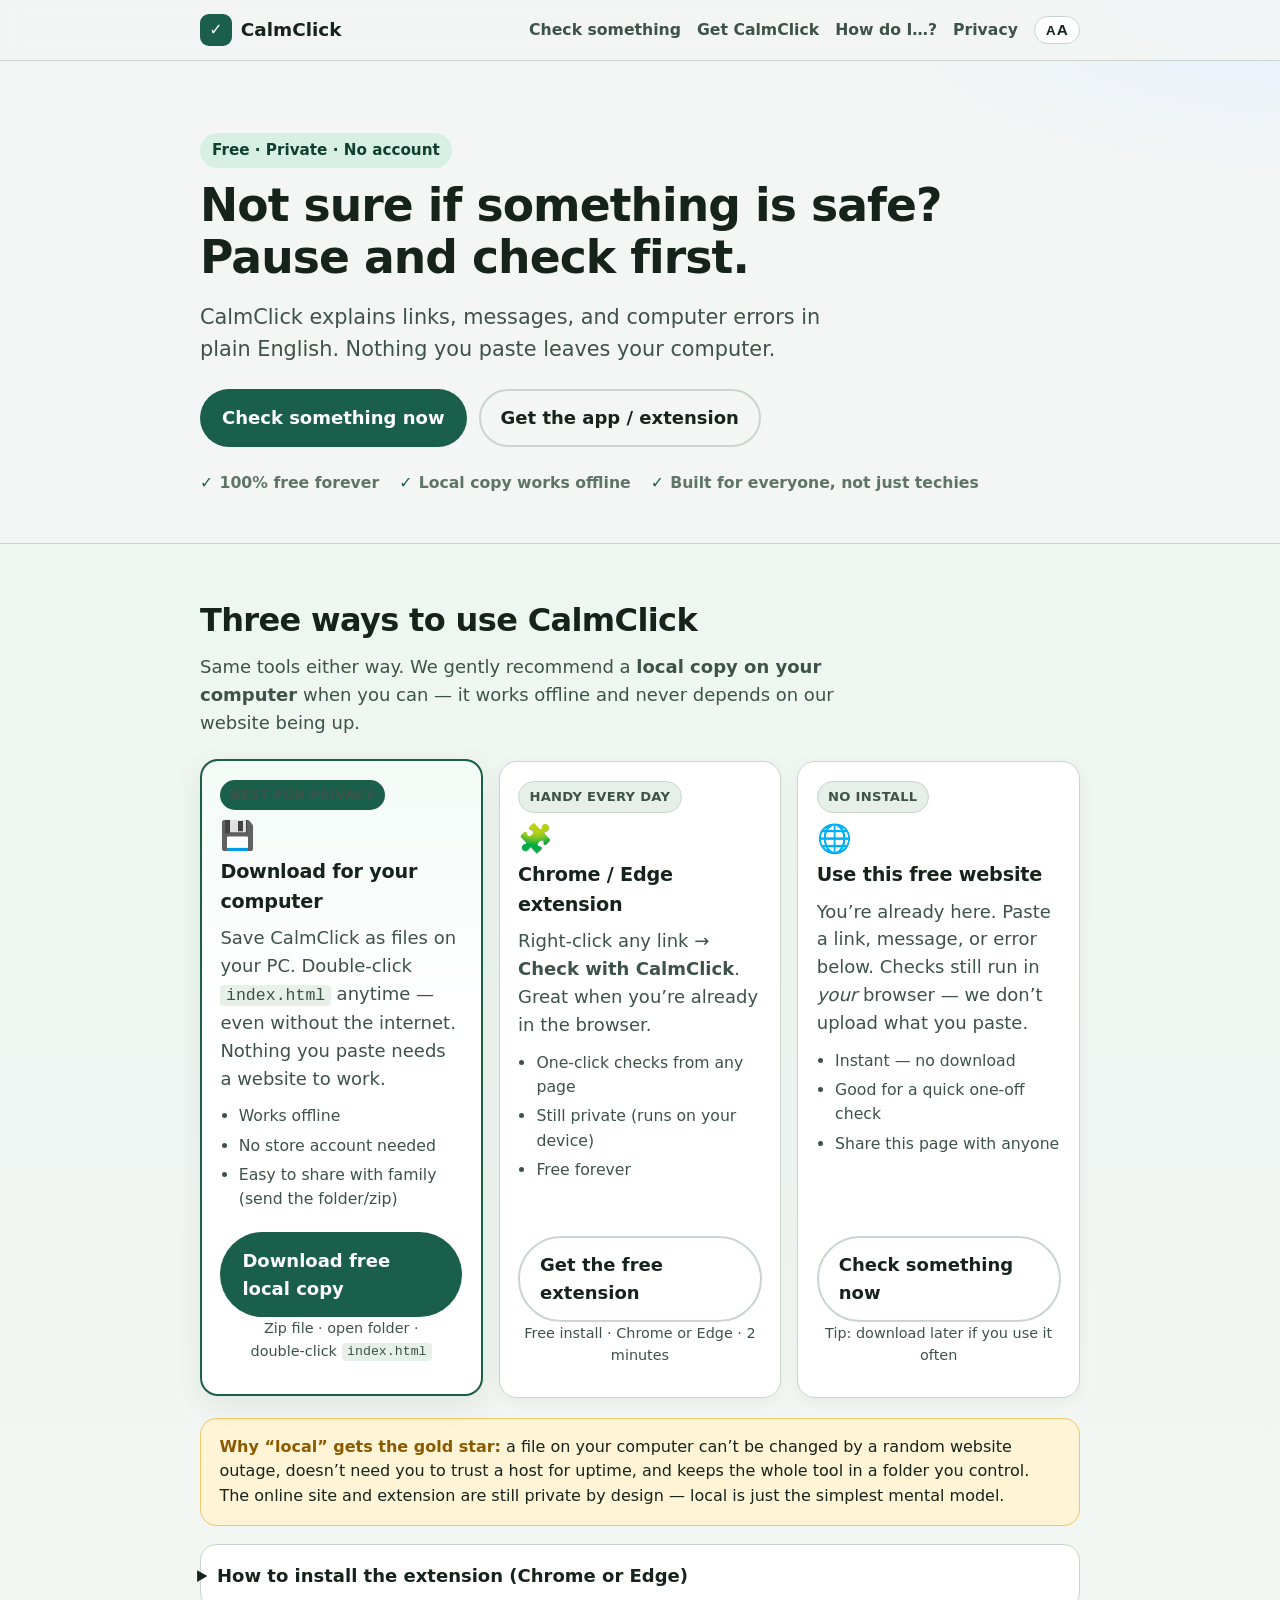
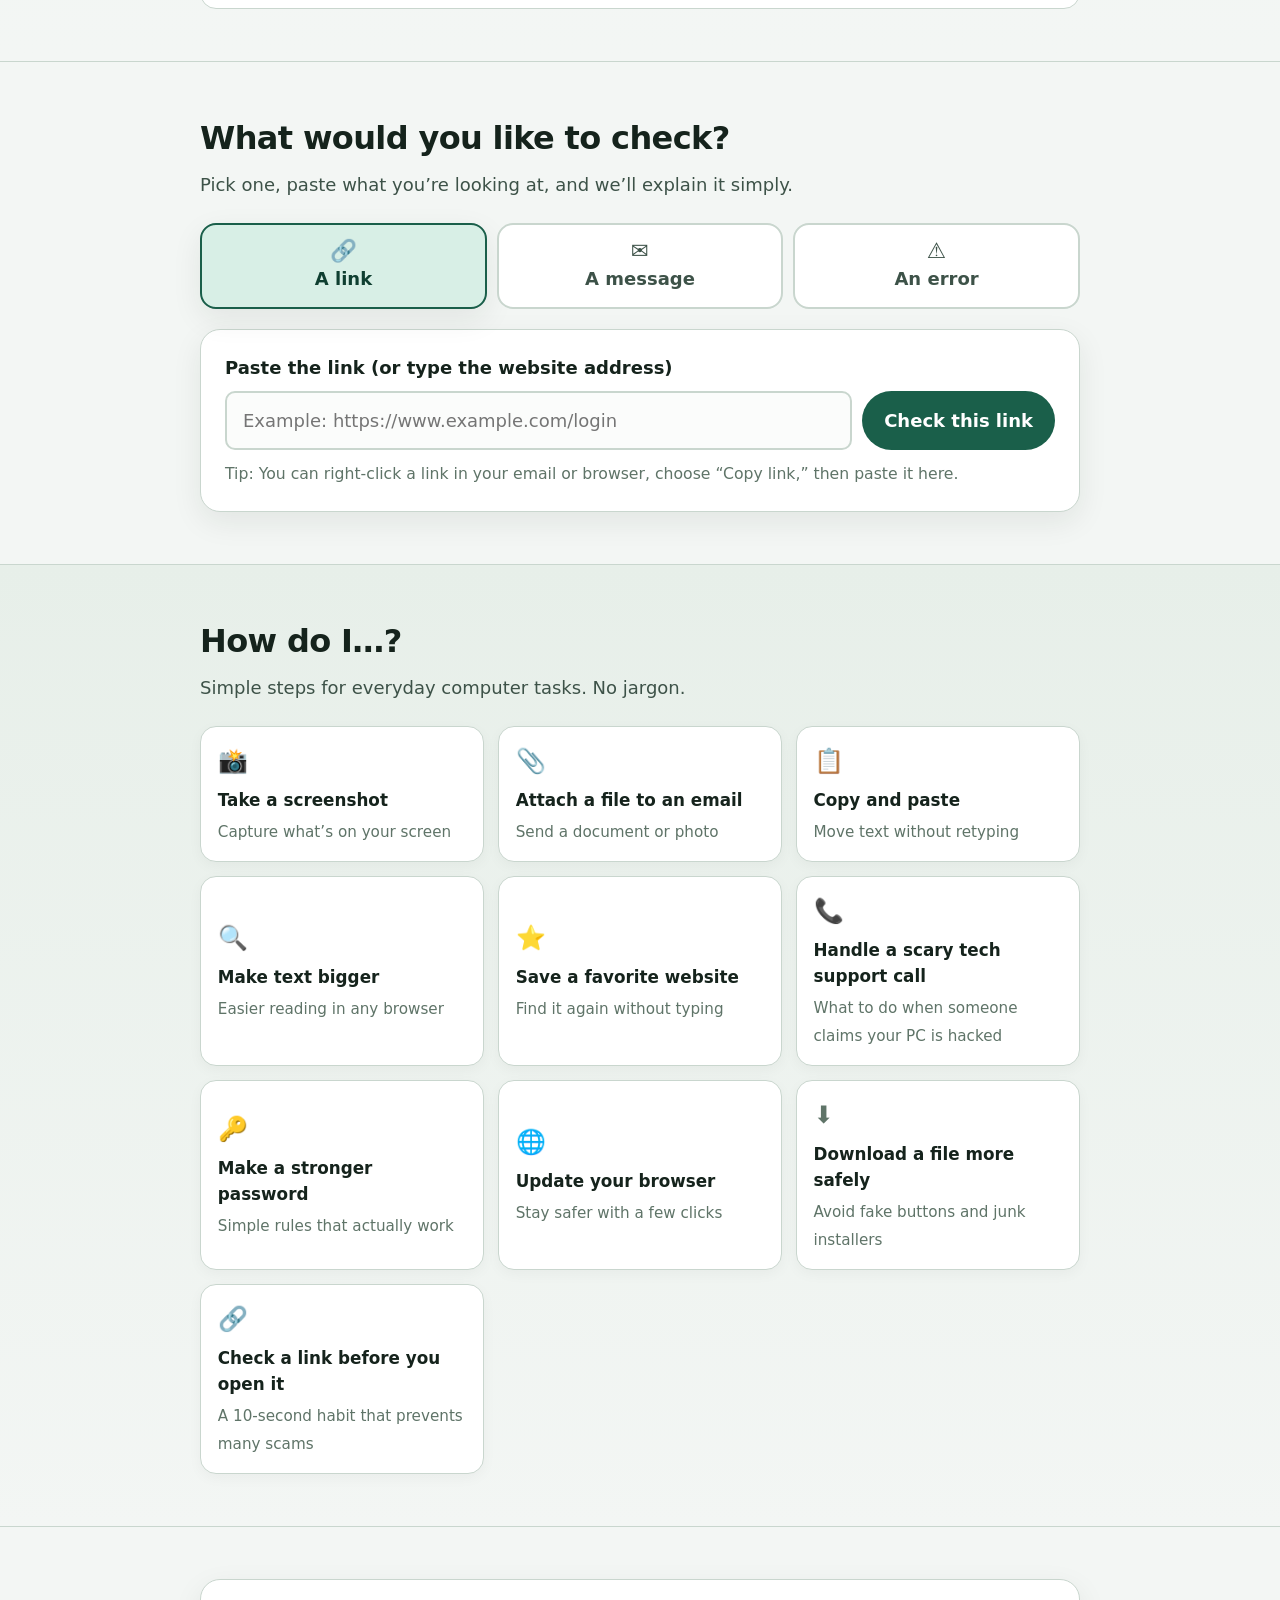
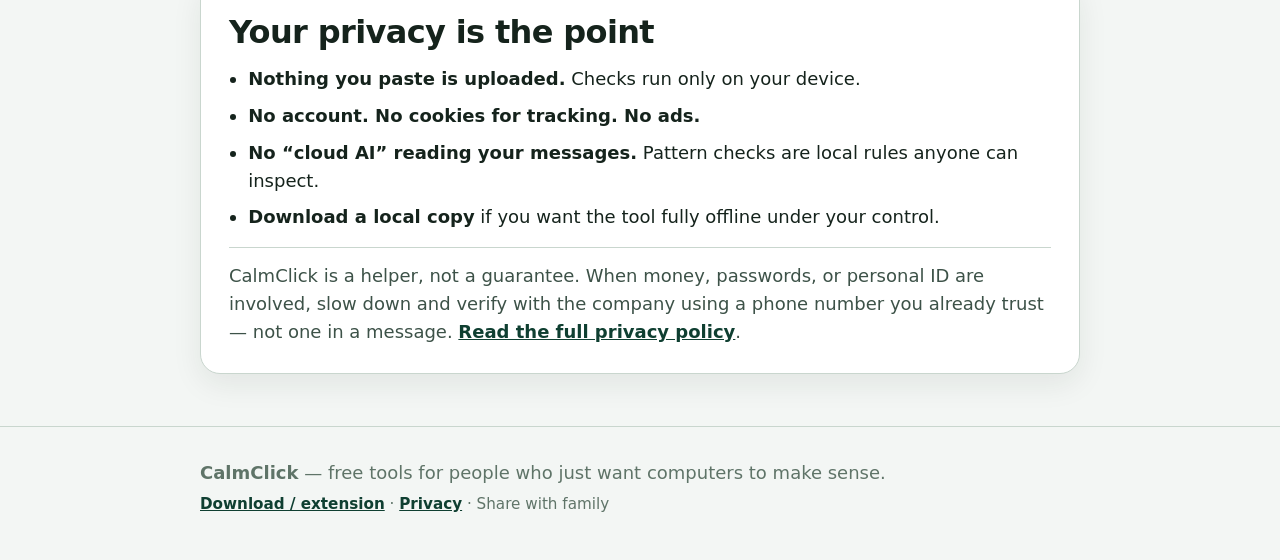
==== index.html @ 9485920c "Initial CalmClick: website, local download, Chrome extension" ====
<!DOCTYPE html>
<html lang="en">
<head>
  <meta charset="UTF-8" />
  <meta name="viewport" content="width=device-width, initial-scale=1" />
  <meta name="description" content="CalmClick helps you check links, messages, and computer errors in plain English — free, private, no account needed." />
  <meta name="theme-color" content="#1a5f4a" />
  <title>CalmClick — Pause. Check. Feel sure.</title>
  <link rel="icon" href="data:image/svg+xml,%3Csvg xmlns='http://www.w3.org/2000/svg' viewBox='0 0 64 64'%3E%3Crect width='64' height='64' rx='14' fill='%231a5f4a'/%3E%3Cpath d='M18 34l10 10 18-22' stroke='%23f4f7f5' stroke-width='6' fill='none' stroke-linecap='round' stroke-linejoin='round'/%3E%3C/svg%3E" />
  <link rel="stylesheet" href="styles.css" />
</head>
<body>
  <a class="skip-link" href="#main">Skip to main content</a>

  <header class="site-header">
    <div class="wrap header-inner">
      <a class="brand" href="#top" aria-label="CalmClick home">
        <span class="brand-mark" aria-hidden="true">✓</span>
        <span class="brand-text">CalmClick</span>
      </a>
      <nav class="nav" aria-label="Primary">
        <a href="#check">Check something</a>
        <a href="#get">Get CalmClick</a>
        <a href="#howto">How do I…?</a>
        <a href="privacy.html">Privacy</a>
      </nav>
      <button type="button" class="text-size-btn" id="textSizeBtn" aria-pressed="false" title="Make text larger">
        A<span class="text-size-plus">A</span>
      </button>
    </div>
  </header>

  <main id="main">
    <section class="hero" id="top">
      <div class="wrap hero-inner">
        <p class="eyebrow">Free · Private · No account</p>
        <h1>Not sure if something is safe?<br />Pause and check first.</h1>
        <p class="lede">
          CalmClick explains links, messages, and computer errors in plain English.
          Nothing you paste leaves your computer.
        </p>
        <div class="hero-actions">
          <a class="btn btn-primary" href="#check">Check something now</a>
          <a class="btn btn-ghost" href="#get">Get the app / extension</a>
        </div>
        <ul class="trust-row" aria-label="Promises">
          <li>100% free forever</li>
          <li>Local copy works offline</li>
          <li>Built for everyone, not just techies</li>
        </ul>
      </div>
    </section>

    <section class="panel panel-get" id="get" aria-labelledby="get-title">
      <div class="wrap">
        <h2 id="get-title">Three ways to use CalmClick</h2>
        <p class="section-sub">
          Same tools either way. We gently recommend a <strong>local copy on your computer</strong>
          when you can — it works offline and never depends on our website being up.
        </p>

        <div class="get-grid">
          <!-- Local — nudged as best for privacy -->
          <article class="get-card get-card-featured">
            <p class="get-badge">Best for privacy</p>
            <div class="get-icon" aria-hidden="true">💾</div>
            <h3>Download for your computer</h3>
            <p>
              Save CalmClick as files on your PC. Double‑click <code>index.html</code> anytime —
              even without the internet. Nothing you paste needs a website to work.
            </p>
            <ul class="get-points">
              <li>Works offline</li>
              <li>No store account needed</li>
              <li>Easy to share with family (send the folder/zip)</li>
            </ul>
            <a class="btn btn-primary" id="downloadLocalBtn" href="downloads/calmclick-offline.zip" download>
              Download free local copy
            </a>
            <p class="get-foot">Zip file · open folder · double‑click <code>index.html</code></p>
          </article>

          <!-- Extension -->
          <article class="get-card">
            <p class="get-badge get-badge-soft">Handy every day</p>
            <div class="get-icon" aria-hidden="true">🧩</div>
            <h3>Chrome / Edge extension</h3>
            <p>
              Right‑click any link → <strong>Check with CalmClick</strong>.
              Great when you’re already in the browser.
            </p>
            <ul class="get-points">
              <li>One‑click checks from any page</li>
              <li>Still private (runs on your device)</li>
              <li>Free forever</li>
            </ul>
            <a class="btn btn-secondary" id="chromeStoreBtn" href="#extension-install">
              Get the free extension
            </a>
            <p class="get-foot" id="extensionCtaNote">Chrome Web Store · also works in Edge</p>
          </article>

          <!-- Use online -->
          <article class="get-card">
            <p class="get-badge get-badge-soft">No install</p>
            <div class="get-icon" aria-hidden="true">🌐</div>
            <h3>Use this free website</h3>
            <p>
              You’re already here. Paste a link, message, or error below.
              Checks still run in <em>your</em> browser — we don’t upload what you paste.
            </p>
            <ul class="get-points">
              <li>Instant — no download</li>
              <li>Good for a quick one‑off check</li>
              <li>Share this page with anyone</li>
            </ul>
            <a class="btn btn-ghost" href="#check">Check something now</a>
            <p class="get-foot">Tip: download later if you use it often</p>
          </article>
        </div>

        <div class="nudge-banner" role="note">
          <strong>Why “local” gets the gold star:</strong>
          a file on your computer can’t be changed by a random website outage, doesn’t need you to
          trust a host for uptime, and keeps the whole tool in a folder you control.
          The online site and extension are still private by design — local is just the simplest mental model.
        </div>

        <details class="install-details" id="extension-install">
          <summary>How to install the extension (Chrome or Edge)</summary>
          <div class="install-body">
            <div id="storeInstallBlock" hidden>
              <p>
                <a id="storeInstallLink" class="btn btn-primary" href="#" target="_blank" rel="noopener">
                  Open in Chrome Web Store
                </a>
              </p>
              <p>Click <strong>Add to Chrome</strong> (or Edge). That’s it.</p>
            </div>
            <div id="sideloadInstallBlock">
              <ol class="install-steps">
                <li>
                  <a id="downloadExtBtn" href="downloads/calmclick-extension.zip" download>Download the extension zip</a>
                  and unzip it to a folder you’ll keep (don’t delete the folder later).
                </li>
                <li>Open <code>chrome://extensions</code> (Chrome) or <code>edge://extensions</code> (Edge).</li>
                <li>Turn on <strong>Developer mode</strong> (top right).</li>
                <li>Click <strong>Load unpacked</strong> and select the unzipped <code>extension</code> folder.</li>
                <li>Pin CalmClick from the puzzle-piece menu if you like. Right‑click any link → Check with CalmClick.</li>
              </ol>
              <p class="hint">
                When the Chrome Web Store listing is live, this page will point you there for one‑click install.
                Sideloading stays available forever for the local / offline crowd.
              </p>
            </div>
          </div>
        </details>
      </div>
    </section>

    <section class="panel" id="check" aria-labelledby="check-title">
      <div class="wrap">
        <h2 id="check-title">What would you like to check?</h2>
        <p class="section-sub">Pick one, paste what you’re looking at, and we’ll explain it simply.</p>

        <div class="tool-tabs" role="tablist" aria-label="Check type">
          <button type="button" class="tool-tab is-active" role="tab" aria-selected="true" data-tool="link" id="tab-link">
            <span class="tab-icon" aria-hidden="true">🔗</span>
            A link
          </button>
          <button type="button" class="tool-tab" role="tab" aria-selected="false" data-tool="message" id="tab-message">
            <span class="tab-icon" aria-hidden="true">✉️</span>
            A message
          </button>
          <button type="button" class="tool-tab" role="tab" aria-selected="false" data-tool="error" id="tab-error">
            <span class="tab-icon" aria-hidden="true">⚠️</span>
            An error
          </button>
        </div>

        <!-- Link checker -->
        <div class="tool-panel is-active" id="panel-link" role="tabpanel" aria-labelledby="tab-link">
          <label class="field-label" for="linkInput">Paste the link (or type the website address)</label>
          <div class="input-row">
            <input
              id="linkInput"
              class="field"
              type="text"
              inputmode="url"
              autocomplete="off"
              spellcheck="false"
              placeholder="Example: https://www.example.com/login"
            />
            <button type="button" class="btn btn-primary" id="checkLinkBtn">Check this link</button>
          </div>
          <p class="hint">Tip: You can right‑click a link in your email or browser, choose “Copy link,” then paste it here.</p>
          <div id="linkResult" class="result" hidden></div>
        </div>

        <!-- Message checker -->
        <div class="tool-panel" id="panel-message" role="tabpanel" aria-labelledby="tab-message" hidden>
          <label class="field-label" for="messageInput">Paste the text of the email, text, or chat message</label>
          <textarea
            id="messageInput"
            class="field field-area"
            rows="7"
            placeholder="Example: “Your account will be closed in 24 hours. Click here and enter your password now…”"
          ></textarea>
          <div class="input-row single">
            <button type="button" class="btn btn-primary" id="checkMessageBtn">Check this message</button>
          </div>
          <p class="hint">We look for common scam patterns (urgency, gift cards, fake banks). We never send your text anywhere.</p>
          <div id="messageResult" class="result" hidden></div>
        </div>

        <!-- Error explainer -->
        <div class="tool-panel" id="panel-error" role="tabpanel" aria-labelledby="tab-error" hidden>
          <label class="field-label" for="errorInput">Paste or describe the error you see</label>
          <textarea
            id="errorInput"
            class="field field-area"
            rows="5"
            placeholder="Example: “This site can’t be reached” or “Windows is not genuine” or “ERR_CONNECTION_TIMED_OUT”"
          ></textarea>
          <div class="input-row single">
            <button type="button" class="btn btn-primary" id="checkErrorBtn">Explain this error</button>
          </div>
          <p class="hint">Or tap a common one below — no typing needed.</p>
          <div class="chip-row" id="errorChips" aria-label="Common errors"></div>
          <div id="errorResult" class="result" hidden></div>
        </div>
      </div>
    </section>

    <section class="panel panel-soft" id="howto" aria-labelledby="howto-title">
      <div class="wrap">
        <h2 id="howto-title">How do I…?</h2>
        <p class="section-sub">Simple steps for everyday computer tasks. No jargon.</p>
        <div class="howto-grid" id="howtoGrid"></div>
        <div id="howtoDetail" class="howto-detail" hidden></div>
      </div>
    </section>

    <section class="panel" id="privacy" aria-labelledby="privacy-title">
      <div class="wrap privacy-block">
        <h2 id="privacy-title">Your privacy is the point</h2>
        <ul class="privacy-list">
          <li><strong>Nothing you paste is uploaded.</strong> Checks run only on your device.</li>
          <li><strong>No account. No cookies for tracking. No ads.</strong></li>
          <li><strong>No “cloud AI” reading your messages.</strong> Pattern checks are local rules anyone can inspect.</li>
          <li><strong>Download a local copy</strong> if you want the tool fully offline under your control.</li>
        </ul>
        <p class="privacy-note">
          CalmClick is a helper, not a guarantee. When money, passwords, or personal ID are involved,
          slow down and verify with the company using a phone number you already trust — not one in a message.
          <a href="privacy.html">Read the full privacy policy</a>.
        </p>
      </div>
    </section>
  </main>

  <footer class="site-footer">
    <div class="wrap footer-inner">
      <p><strong>CalmClick</strong> — free tools for people who just want computers to make sense.</p>
      <p class="footer-meta">
        <a href="#get">Download / extension</a>
        · <a href="privacy.html">Privacy</a>
        · Share with family
      </p>
    </div>
  </footer>

  <script src="config.js"></script>
  <script src="data/errors.js"></script>
  <script src="data/scam-patterns.js"></script>
  <script src="data/howtos.js"></script>
  <script src="app.js"></script>
</body>
</html>
---- styles.css ----
/* CalmClick — large, calm, high-contrast UI for everyone */

:root {
  --bg: #f3f6f4;
  --bg-soft: #e7efe9;
  --surface: #ffffff;
  --ink: #15231c;
  --ink-soft: #3d5248;
  --muted: #5f7468;
  --line: #c9d6ce;
  --brand: #1a5f4a;
  --brand-dark: #0f3f31;
  --brand-soft: #d8efe6;
  --safe: #1b6b3a;
  --safe-bg: #e5f6eb;
  --caution: #8a5a00;
  --caution-bg: #fff4d6;
  --danger: #9b1c1c;
  --danger-bg: #fde8e8;
  --info: #1a4d7a;
  --info-bg: #e6f1fb;
  --radius: 16px;
  --radius-sm: 10px;
  --shadow: 0 10px 30px rgba(21, 35, 28, 0.08);
  --font: "Segoe UI", system-ui, -apple-system, Roboto, "Helvetica Neue", Arial, sans-serif;
  --fs-base: 1.125rem;
  --fs-lead: 1.3rem;
  --fs-h1: clamp(2rem, 4vw, 2.85rem);
  --fs-h2: clamp(1.5rem, 2.5vw, 2rem);
  --space: clamp(1rem, 3vw, 1.75rem);
  --max: 880px;
}

* {
  box-sizing: border-box;
}

html {
  scroll-behavior: smooth;
}

body {
  margin: 0;
  font-family: var(--font);
  font-size: var(--fs-base);
  line-height: 1.55;
  color: var(--ink);
  background:
    radial-gradient(1200px 500px at 10% -10%, #d9efe6 0%, transparent 55%),
    radial-gradient(900px 400px at 100% 0%, #e8f0ff 0%, transparent 45%),
    var(--bg);
  min-height: 100vh;
}

body.text-large {
  --fs-base: 1.3rem;
  --fs-lead: 1.45rem;
  --fs-h1: clamp(2.25rem, 4.5vw, 3.2rem);
  --fs-h2: clamp(1.7rem, 3vw, 2.25rem);
}

.skip-link {
  position: absolute;
  left: -9999px;
  top: 0.5rem;
  background: var(--brand);
  color: #fff;
  padding: 0.6rem 1rem;
  border-radius: 8px;
  z-index: 100;
}

.skip-link:focus {
  left: 0.5rem;
}

.wrap {
  width: min(100% - 2rem, var(--max));
  margin-inline: auto;
}

/* Header */
.site-header {
  position: sticky;
  top: 0;
  z-index: 50;
  backdrop-filter: blur(10px);
  background: rgba(243, 246, 244, 0.9);
  border-bottom: 1px solid var(--line);
}

.header-inner {
  display: flex;
  align-items: center;
  gap: 1rem;
  min-height: 3.75rem;
}

.brand {
  display: inline-flex;
  align-items: center;
  gap: 0.55rem;
  text-decoration: none;
  color: var(--ink);
  font-weight: 700;
  font-size: 1.15rem;
}

.brand-mark {
  display: grid;
  place-items: center;
  width: 2rem;
  height: 2rem;
  border-radius: 9px;
  background: var(--brand);
  color: #fff;
  font-size: 1rem;
}

.nav {
  display: flex;
  gap: 0.25rem 1rem;
  margin-left: auto;
  flex-wrap: wrap;
}

.nav a {
  color: var(--ink-soft);
  text-decoration: none;
  font-weight: 600;
  font-size: 0.98rem;
}

.nav a:hover,
.nav a:focus-visible {
  color: var(--brand);
  text-decoration: underline;
}

.text-size-btn {
  border: 1px solid var(--line);
  background: var(--surface);
  border-radius: 999px;
  padding: 0.35rem 0.7rem;
  cursor: pointer;
  font-weight: 700;
  color: var(--ink);
  line-height: 1;
}

.text-size-btn .text-size-plus {
  font-size: 1.15em;
  margin-left: 1px;
}

.text-size-btn[aria-pressed="true"] {
  background: var(--brand-soft);
  border-color: var(--brand);
  color: var(--brand-dark);
}

/* Hero */
.hero {
  padding: clamp(2.5rem, 6vw, 4.5rem) 0 clamp(2rem, 4vw, 3rem);
}

.eyebrow {
  display: inline-block;
  margin: 0 0 0.75rem;
  padding: 0.35rem 0.75rem;
  border-radius: 999px;
  background: var(--brand-soft);
  color: var(--brand-dark);
  font-weight: 700;
  font-size: 0.95rem;
}

.hero h1 {
  margin: 0 0 1rem;
  font-size: var(--fs-h1);
  line-height: 1.15;
  letter-spacing: -0.02em;
}

.lede {
  margin: 0 0 1.5rem;
  font-size: var(--fs-lead);
  color: var(--ink-soft);
  max-width: 40rem;
}

.hero-actions {
  display: flex;
  flex-wrap: wrap;
  gap: 0.75rem;
  margin-bottom: 1.5rem;
}

.trust-row {
  display: flex;
  flex-wrap: wrap;
  gap: 0.5rem 1.25rem;
  margin: 0;
  padding: 0;
  list-style: none;
  color: var(--muted);
  font-size: 0.98rem;
  font-weight: 600;
}

.trust-row li {
  display: flex;
  align-items: center;
  gap: 0.4rem;
}

.trust-row li::before {
  content: "✓";
  color: var(--brand);
  font-weight: 800;
}

/* Buttons */
.btn {
  display: inline-flex;
  align-items: center;
  justify-content: center;
  gap: 0.4rem;
  border: 2px solid transparent;
  border-radius: 999px;
  padding: 0.8rem 1.25rem;
  font: inherit;
  font-weight: 700;
  cursor: pointer;
  text-decoration: none;
  transition: transform 0.12s ease, background 0.12s ease, border-color 0.12s ease;
}

.btn:active {
  transform: translateY(1px);
}

.btn:focus-visible,
.tool-tab:focus-visible,
.chip:focus-visible,
.howto-card:focus-visible,
.text-size-btn:focus-visible,
.field:focus-visible {
  outline: 3px solid #3d9b7a;
  outline-offset: 2px;
}

.btn-primary {
  background: var(--brand);
  color: #fff;
}

.btn-primary:hover {
  background: var(--brand-dark);
}

.btn-ghost {
  background: transparent;
  border-color: var(--line);
  color: var(--ink);
}

.btn-ghost:hover {
  border-color: var(--brand);
  color: var(--brand-dark);
  background: var(--surface);
}

.btn-secondary {
  background: var(--surface);
  border-color: var(--line);
  color: var(--ink);
}

/* Panels */
.panel {
  padding: clamp(2rem, 5vw, 3.25rem) 0;
}

.panel-soft {
  background: linear-gradient(180deg, var(--bg-soft), transparent);
  border-block: 1px solid var(--line);
}

.panel h2 {
  margin: 0 0 0.5rem;
  font-size: var(--fs-h2);
  letter-spacing: -0.02em;
}

.section-sub {
  margin: 0 0 1.5rem;
  color: var(--ink-soft);
  max-width: 40rem;
}

/* Tabs */
.tool-tabs {
  display: grid;
  grid-template-columns: repeat(3, 1fr);
  gap: 0.6rem;
  margin-bottom: 1.25rem;
}

.tool-tab {
  display: flex;
  flex-direction: column;
  align-items: center;
  gap: 0.25rem;
  padding: 0.9rem 0.6rem;
  border: 2px solid var(--line);
  border-radius: var(--radius);
  background: var(--surface);
  color: var(--ink-soft);
  font: inherit;
  font-weight: 700;
  cursor: pointer;
}

.tool-tab .tab-icon {
  font-size: 1.35rem;
  line-height: 1;
}

.tool-tab.is-active {
  border-color: var(--brand);
  background: var(--brand-soft);
  color: var(--brand-dark);
  box-shadow: var(--shadow);
}

.tool-panel {
  background: var(--surface);
  border: 1px solid var(--line);
  border-radius: calc(var(--radius) + 4px);
  padding: clamp(1rem, 3vw, 1.5rem);
  box-shadow: var(--shadow);
}

.field-label {
  display: block;
  font-weight: 700;
  margin-bottom: 0.55rem;
}

.field {
  width: 100%;
  border: 2px solid var(--line);
  border-radius: var(--radius-sm);
  padding: 0.85rem 1rem;
  font: inherit;
  color: var(--ink);
  background: #fbfcfb;
}

.field:focus {
  border-color: var(--brand);
  background: #fff;
}

.field-area {
  resize: vertical;
  min-height: 8rem;
  margin-bottom: 0.85rem;
}

.input-row {
  display: grid;
  grid-template-columns: 1fr auto;
  gap: 0.65rem;
  align-items: stretch;
}

.input-row.single {
  grid-template-columns: 1fr;
  justify-items: start;
}

.hint {
  margin: 0.75rem 0 0;
  color: var(--muted);
  font-size: 0.98rem;
}

.chip-row {
  display: flex;
  flex-wrap: wrap;
  gap: 0.5rem;
  margin-top: 0.85rem;
}

.chip {
  border: 1px solid var(--line);
  background: var(--bg);
  color: var(--ink-soft);
  border-radius: 999px;
  padding: 0.45rem 0.85rem;
  font: inherit;
  font-size: 0.95rem;
  font-weight: 600;
  cursor: pointer;
}

.chip:hover {
  border-color: var(--brand);
  color: var(--brand-dark);
}

/* Results */
.result {
  margin-top: 1.25rem;
  border-radius: var(--radius);
  padding: 1.1rem 1.15rem;
  border: 2px solid transparent;
  animation: fadeIn 0.25s ease;
}

@keyframes fadeIn {
  from { opacity: 0; transform: translateY(4px); }
  to { opacity: 1; transform: none; }
}

.result-safe {
  background: var(--safe-bg);
  border-color: #8fd0a8;
}

.result-caution {
  background: var(--caution-bg);
  border-color: #f0c76a;
}

.result-danger {
  background: var(--danger-bg);
  border-color: #f0a0a0;
}

.result-info {
  background: var(--info-bg);
  border-color: #9ec3e8;
}

.result-title {
  display: flex;
  align-items: flex-start;
  gap: 0.65rem;
  margin: 0 0 0.65rem;
  font-size: 1.25rem;
  line-height: 1.3;
}

.result-badge {
  flex-shrink: 0;
  display: inline-flex;
  align-items: center;
  justify-content: center;
  min-width: 2.1rem;
  height: 2.1rem;
  border-radius: 999px;
  background: rgba(255, 255, 255, 0.7);
  font-size: 1.15rem;
}

.result p {
  margin: 0 0 0.75rem;
}

.result p:last-child {
  margin-bottom: 0;
}

.result-list {
  margin: 0.4rem 0 0.9rem;
  padding-left: 1.25rem;
}

.result-list li {
  margin-bottom: 0.4rem;
}

.result-list li:last-child {
  margin-bottom: 0;
}

.result-meta {
  display: grid;
  gap: 0.45rem;
  margin: 0.85rem 0;
  padding: 0.85rem;
  background: rgba(255, 255, 255, 0.65);
  border-radius: var(--radius-sm);
  font-size: 0.98rem;
}

.result-meta strong {
  color: var(--ink);
}

.do-next {
  margin-top: 0.85rem;
  padding-top: 0.85rem;
  border-top: 1px solid rgba(0, 0, 0, 0.08);
}

.do-next h3 {
  margin: 0 0 0.45rem;
  font-size: 1.05rem;
}

/* How-to */
.howto-grid {
  display: grid;
  grid-template-columns: repeat(auto-fill, minmax(220px, 1fr));
  gap: 0.85rem;
}

.howto-card {
  text-align: left;
  border: 1px solid var(--line);
  background: var(--surface);
  border-radius: var(--radius);
  padding: 1rem 1.05rem;
  cursor: pointer;
  font: inherit;
  color: inherit;
  box-shadow: 0 4px 14px rgba(21, 35, 28, 0.04);
  transition: border-color 0.12s ease, box-shadow 0.12s ease;
}

.howto-card:hover {
  border-color: var(--brand);
  box-shadow: var(--shadow);
}

.howto-card .card-icon {
  font-size: 1.5rem;
  display: block;
  margin-bottom: 0.45rem;
}

.howto-card strong {
  display: block;
  margin-bottom: 0.25rem;
  font-size: 1.05rem;
}

.howto-card span {
  color: var(--muted);
  font-size: 0.95rem;
}

.howto-detail {
  margin-top: 1.25rem;
  background: var(--surface);
  border: 1px solid var(--line);
  border-radius: calc(var(--radius) + 2px);
  padding: clamp(1rem, 3vw, 1.5rem);
  box-shadow: var(--shadow);
  animation: fadeIn 0.25s ease;
}

.howto-detail header {
  display: flex;
  align-items: flex-start;
  justify-content: space-between;
  gap: 1rem;
  margin-bottom: 1rem;
}

.howto-detail h3 {
  margin: 0;
  font-size: 1.35rem;
}

.howto-detail .close-btn {
  border: 1px solid var(--line);
  background: var(--bg);
  border-radius: 999px;
  padding: 0.4rem 0.8rem;
  font: inherit;
  font-weight: 700;
  cursor: pointer;
  white-space: nowrap;
}

.steps {
  margin: 0;
  padding: 0;
  list-style: none;
  counter-reset: step;
}

.steps li {
  position: relative;
  padding: 0.85rem 0.85rem 0.85rem 3.4rem;
  border-top: 1px solid var(--line);
  counter-increment: step;
}

.steps li::before {
  content: counter(step);
  position: absolute;
  left: 0.35rem;
  top: 0.85rem;
  width: 2.1rem;
  height: 2.1rem;
  border-radius: 999px;
  background: var(--brand-soft);
  color: var(--brand-dark);
  font-weight: 800;
  display: grid;
  place-items: center;
}

.steps li strong {
  display: block;
  margin-bottom: 0.2rem;
}

.howto-tip {
  margin: 1rem 0 0;
  padding: 0.85rem 1rem;
  background: var(--info-bg);
  border-radius: var(--radius-sm);
  border-left: 4px solid #4d8ec9;
}

/* Get CalmClick */
.panel-get {
  background: linear-gradient(180deg, #eef6f2 0%, var(--bg) 100%);
  border-block: 1px solid var(--line);
}

.get-grid {
  display: grid;
  grid-template-columns: repeat(3, 1fr);
  gap: 1rem;
  align-items: stretch;
}

.get-card {
  display: flex;
  flex-direction: column;
  background: var(--surface);
  border: 1px solid var(--line);
  border-radius: calc(var(--radius) + 2px);
  padding: 1.2rem 1.15rem 1.15rem;
  box-shadow: 0 4px 16px rgba(21, 35, 28, 0.05);
}

.get-card-featured {
  border: 2px solid var(--brand);
  box-shadow: var(--shadow);
  background:
    linear-gradient(180deg, #f3fbf7 0%, #ffffff 40%);
  transform: translateY(-2px);
}

.get-badge {
  display: inline-block;
  align-self: flex-start;
  margin: 0 0 0.65rem;
  padding: 0.28rem 0.65rem;
  border-radius: 999px;
  background: var(--brand);
  color: #fff;
  font-size: 0.82rem;
  font-weight: 800;
  letter-spacing: 0.02em;
  text-transform: uppercase;
}

.get-badge-soft {
  background: var(--bg-soft);
  color: var(--brand-dark);
  border: 1px solid var(--line);
}

.get-icon {
  font-size: 1.75rem;
  line-height: 1;
  margin-bottom: 0.45rem;
}

.get-card h3 {
  margin: 0 0 0.5rem;
  font-size: 1.2rem;
  letter-spacing: -0.01em;
}

.get-card > p {
  margin: 0 0 0.75rem;
  color: var(--ink-soft);
  flex-grow: 0;
}

.get-points {
  margin: 0 0 1rem;
  padding-left: 1.15rem;
  color: var(--ink-soft);
  font-size: 0.98rem;
}

.get-points li {
  margin-bottom: 0.3rem;
}

.get-card .btn {
  width: 100%;
  margin-top: auto;
}

.get-foot {
  margin: 0.65rem 0 0;
  font-size: 0.9rem;
  color: var(--muted);
  text-align: center;
}

.get-card code,
.nudge-banner code,
.install-body code,
.legal-page code {
  background: var(--bg-soft);
  padding: 0.08rem 0.35rem;
  border-radius: 4px;
  font-size: 0.92em;
}

.nudge-banner {
  margin-top: 1.25rem;
  padding: 1rem 1.15rem;
  border-radius: var(--radius);
  background: var(--caution-bg);
  border: 1px solid #f0c76a;
  color: var(--ink);
  font-size: 1rem;
}

.nudge-banner strong {
  color: var(--caution);
}

.install-details {
  margin-top: 1.1rem;
  background: var(--surface);
  border: 1px solid var(--line);
  border-radius: var(--radius);
  padding: 0.35rem 1rem 0.35rem;
}

.install-details summary {
  cursor: pointer;
  font-weight: 700;
  padding: 0.75rem 0;
  list-style-position: outside;
}

.install-body {
  padding: 0 0 1rem;
  border-top: 1px solid var(--line);
  padding-top: 0.85rem;
}

.install-steps {
  margin: 0 0 0.75rem;
  padding-left: 1.25rem;
}

.install-steps li {
  margin-bottom: 0.55rem;
}

.install-steps a {
  color: var(--brand-dark);
  font-weight: 700;
}

/* Privacy */
.privacy-block {
  background: var(--surface);
  border: 1px solid var(--line);
  border-radius: calc(var(--radius) + 4px);
  padding: clamp(1.25rem, 3vw, 1.75rem);
  box-shadow: var(--shadow);
}

.privacy-list {
  margin: 0 0 1rem;
  padding-left: 1.2rem;
}

.privacy-list li {
  margin-bottom: 0.55rem;
}

.privacy-note {
  margin: 0;
  color: var(--ink-soft);
  padding-top: 0.85rem;
  border-top: 1px solid var(--line);
}

.privacy-note a,
.footer-meta a {
  color: var(--brand-dark);
  font-weight: 700;
}

.legal-page h1 {
  margin: 0 0 0.35rem;
  font-size: var(--fs-h2);
}

.legal-page h2 {
  margin: 1.5rem 0 0.5rem;
  font-size: 1.2rem;
}

.legal-page p {
  color: var(--ink-soft);
}

/* Footer */
.site-footer {
  padding: 2rem 0 2.5rem;
  border-top: 1px solid var(--line);
  color: var(--muted);
}

.footer-inner p {
  margin: 0 0 0.35rem;
}

.footer-meta {
  font-size: 0.95rem;
}

.footer-meta code {
  background: var(--bg-soft);
  padding: 0.1rem 0.35rem;
  border-radius: 4px;
  font-size: 0.9em;
}

/* Responsive */
@media (max-width: 900px) {
  .get-grid {
    grid-template-columns: 1fr;
  }

  .get-card-featured {
    transform: none;
    order: -1;
  }
}

@media (max-width: 700px) {
  .nav {
    display: none;
  }

  .tool-tabs {
    grid-template-columns: 1fr;
  }

  .tool-tab {
    flex-direction: row;
    justify-content: flex-start;
    padding-inline: 1rem;
  }

  .input-row {
    grid-template-columns: 1fr;
  }

  .input-row .btn {
    width: 100%;
  }
}

@media (prefers-reduced-motion: reduce) {
  html { scroll-behavior: auto; }
  .result, .howto-detail { animation: none; }
  .btn { transition: none; }
}
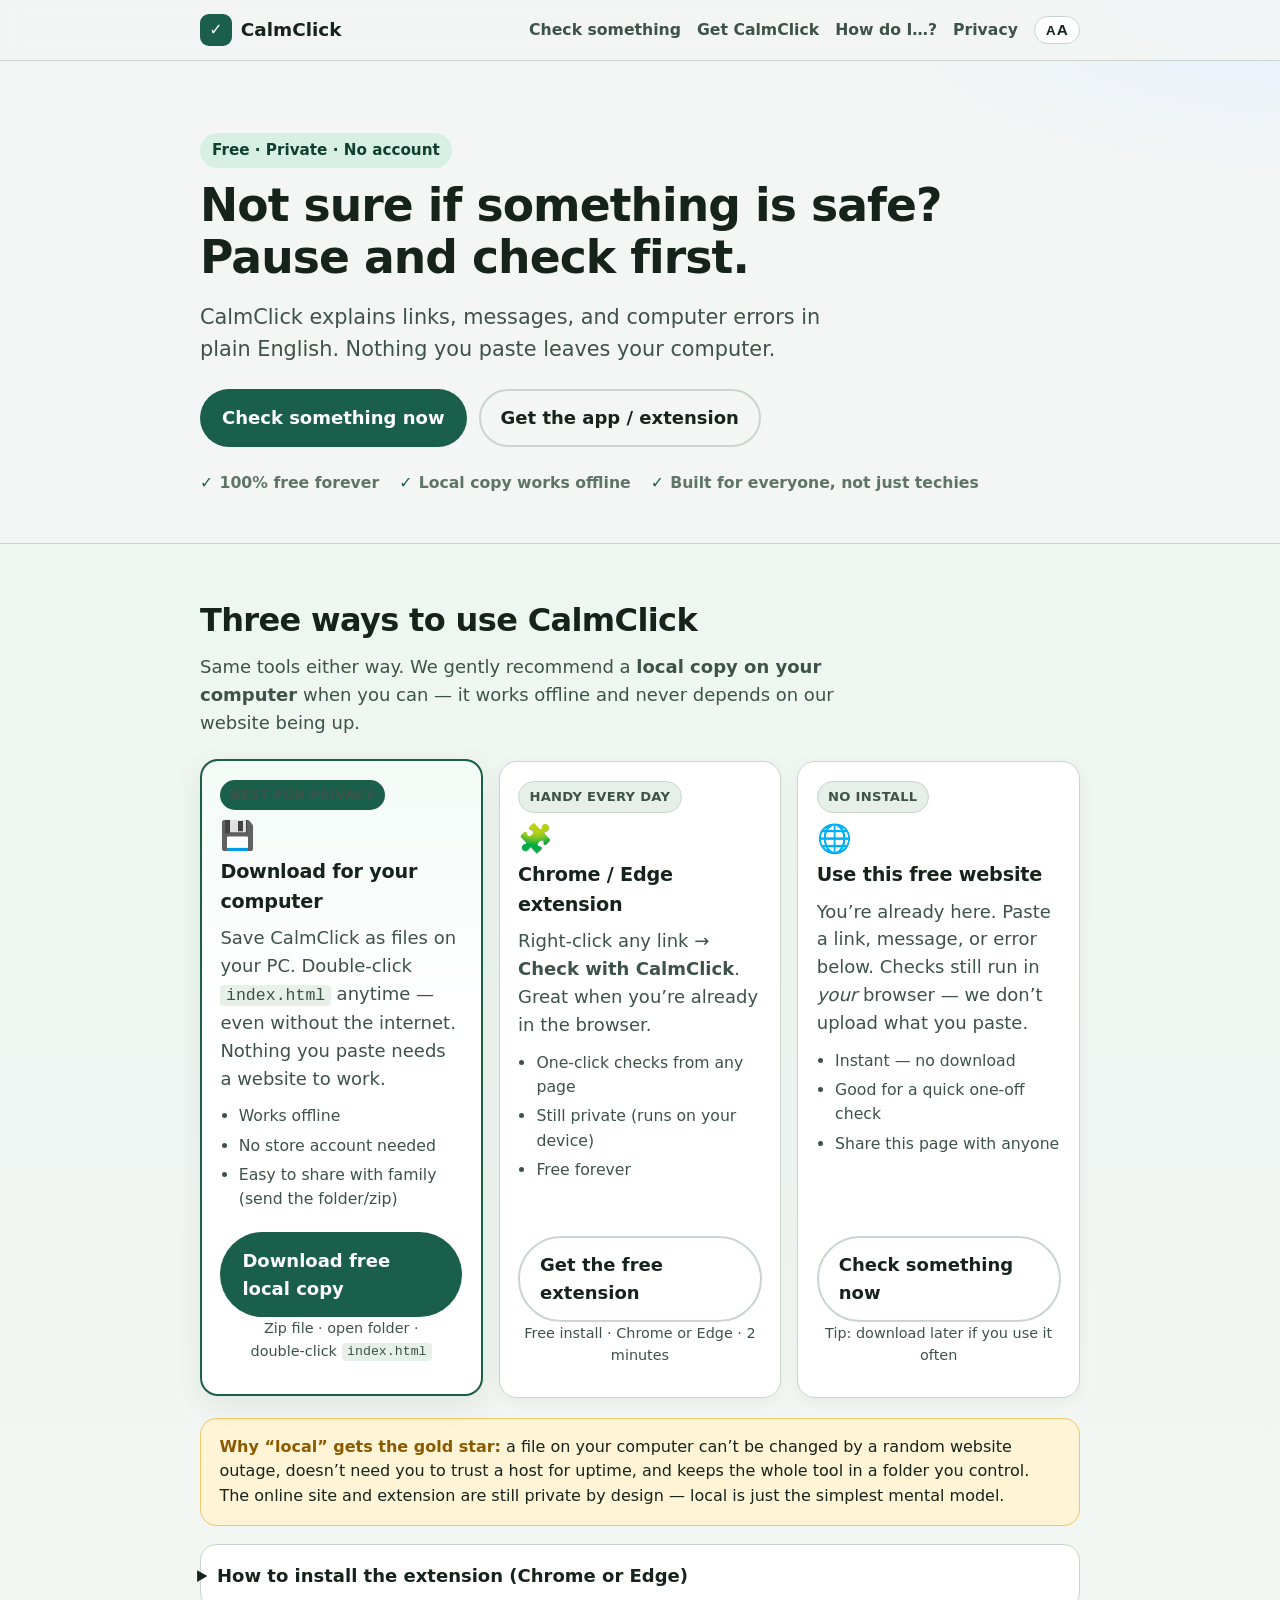
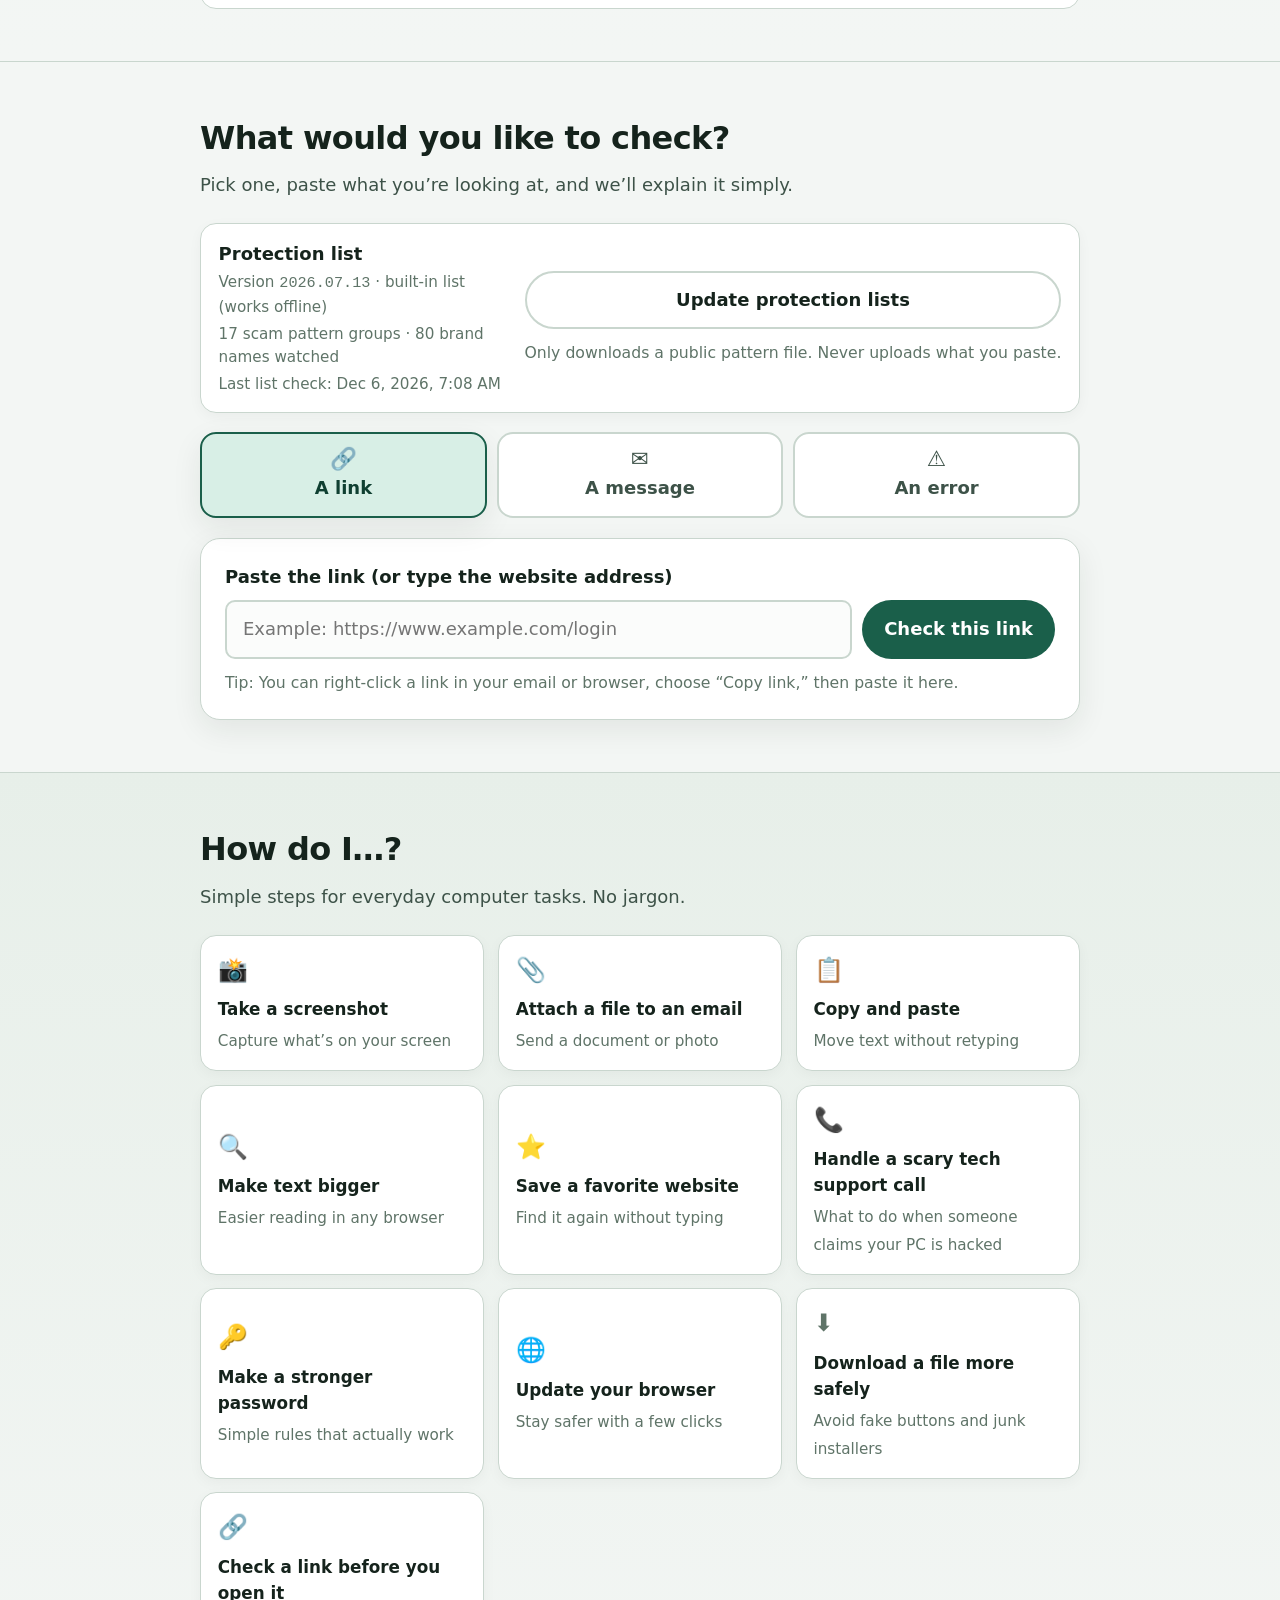
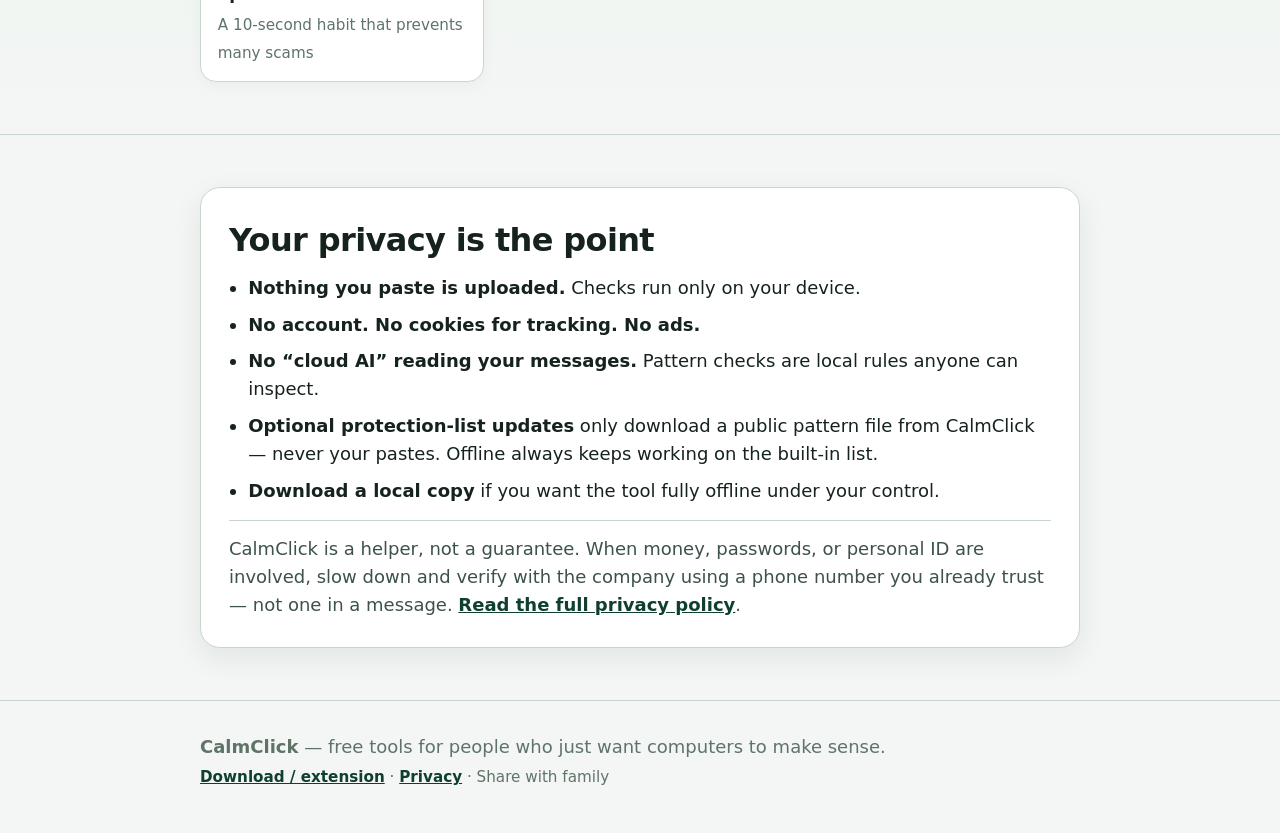
==== commit 885ef53d: "Add 2026 threat pack and privacy-safe auto-updating protection lists" ====
--- a/index.html
+++ b/index.html
@@ -163,6 +163,8 @@
         <h2 id="check-title">What would you like to check?</h2>
         <p class="section-sub">Pick one, paste what you’re looking at, and we’ll explain it simply.</p>
 
+        <div id="protectionStatus" class="protection-status" aria-live="polite"></div>
+
         <div class="tool-tabs" role="tablist" aria-label="Check type">
           <button type="button" class="tool-tab is-active" role="tab" aria-selected="true" data-tool="link" id="tab-link">
             <span class="tab-icon" aria-hidden="true">🔗</span>
@@ -248,6 +250,7 @@
           <li><strong>Nothing you paste is uploaded.</strong> Checks run only on your device.</li>
           <li><strong>No account. No cookies for tracking. No ads.</strong></li>
           <li><strong>No “cloud AI” reading your messages.</strong> Pattern checks are local rules anyone can inspect.</li>
+          <li><strong>Optional protection-list updates</strong> only download a public pattern file from CalmClick — never your pastes. Offline always keeps working on the built-in list.</li>
           <li><strong>Download a local copy</strong> if you want the tool fully offline under your control.</li>
         </ul>
         <p class="privacy-note">
@@ -271,8 +274,9 @@
   </footer>
 
   <script src="config.js"></script>
+  <script src="data/bundled-rules.js"></script>
+  <script src="data/rules-engine.js"></script>
   <script src="data/errors.js"></script>
-  <script src="data/scam-patterns.js"></script>
   <script src="data/howtos.js"></script>
   <script src="app.js"></script>
 </body>
--- a/styles.css
+++ b/styles.css
@@ -299,6 +299,55 @@
   max-width: 40rem;
 }
 
+/* Protection list status */
+.protection-status {
+  margin: 0 0 1.15rem;
+  padding: 1rem 1.1rem;
+  background: var(--surface);
+  border: 1px solid var(--line);
+  border-radius: var(--radius);
+  box-shadow: 0 4px 14px rgba(21, 35, 28, 0.04);
+}
+
+.protection-grid {
+  display: grid;
+  grid-template-columns: 1fr auto;
+  gap: 1rem;
+  align-items: center;
+}
+
+.protection-meta {
+  color: var(--muted);
+  font-size: 0.95rem;
+  margin-top: 0.2rem;
+}
+
+.protection-msg {
+  margin-top: 0.55rem;
+  color: var(--ink-soft);
+}
+
+.protection-actions {
+  min-width: 12rem;
+  text-align: center;
+}
+
+.protection-actions .btn {
+  width: 100%;
+}
+
+.protection-hint {
+  margin: 0.45rem 0 0;
+  font-size: 0.85rem;
+  text-align: left;
+}
+
+@media (max-width: 700px) {
+  .protection-grid {
+    grid-template-columns: 1fr;
+  }
+}
+
 /* Tabs */
 .tool-tabs {
   display: grid;
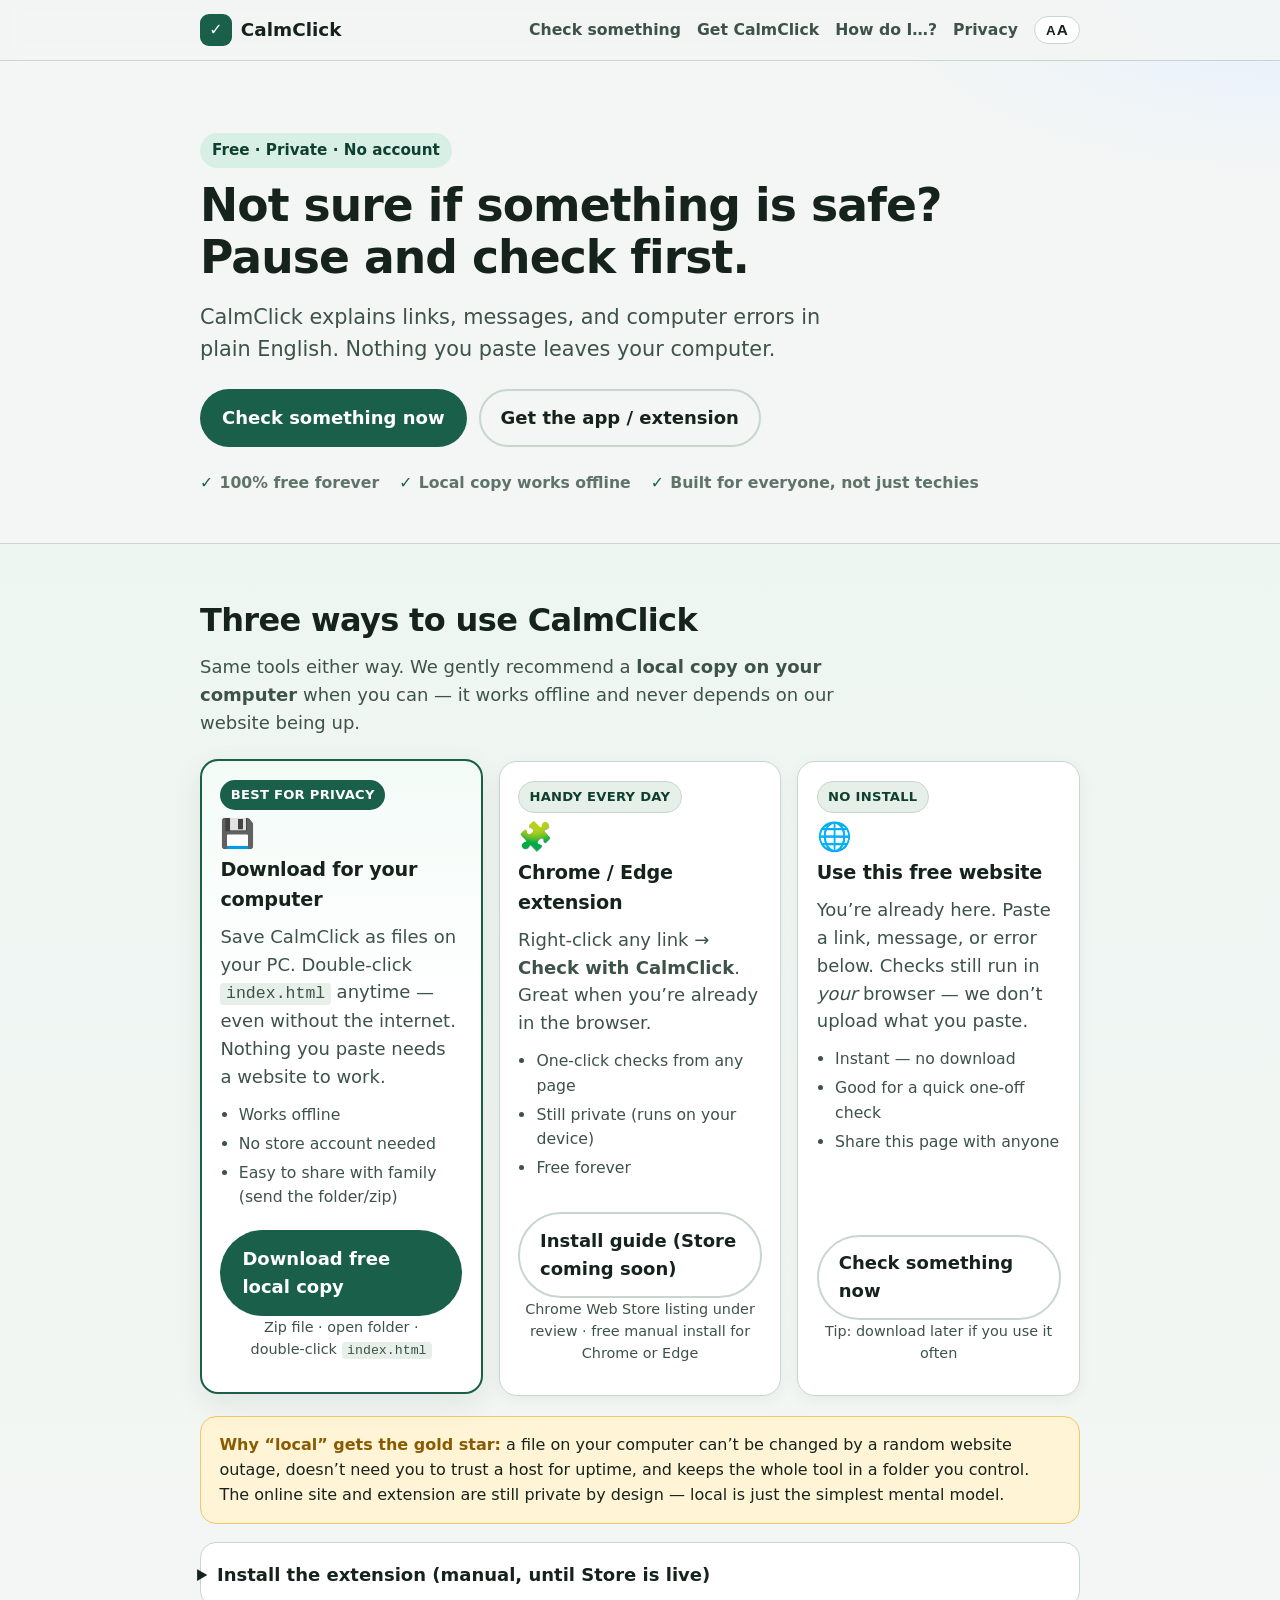
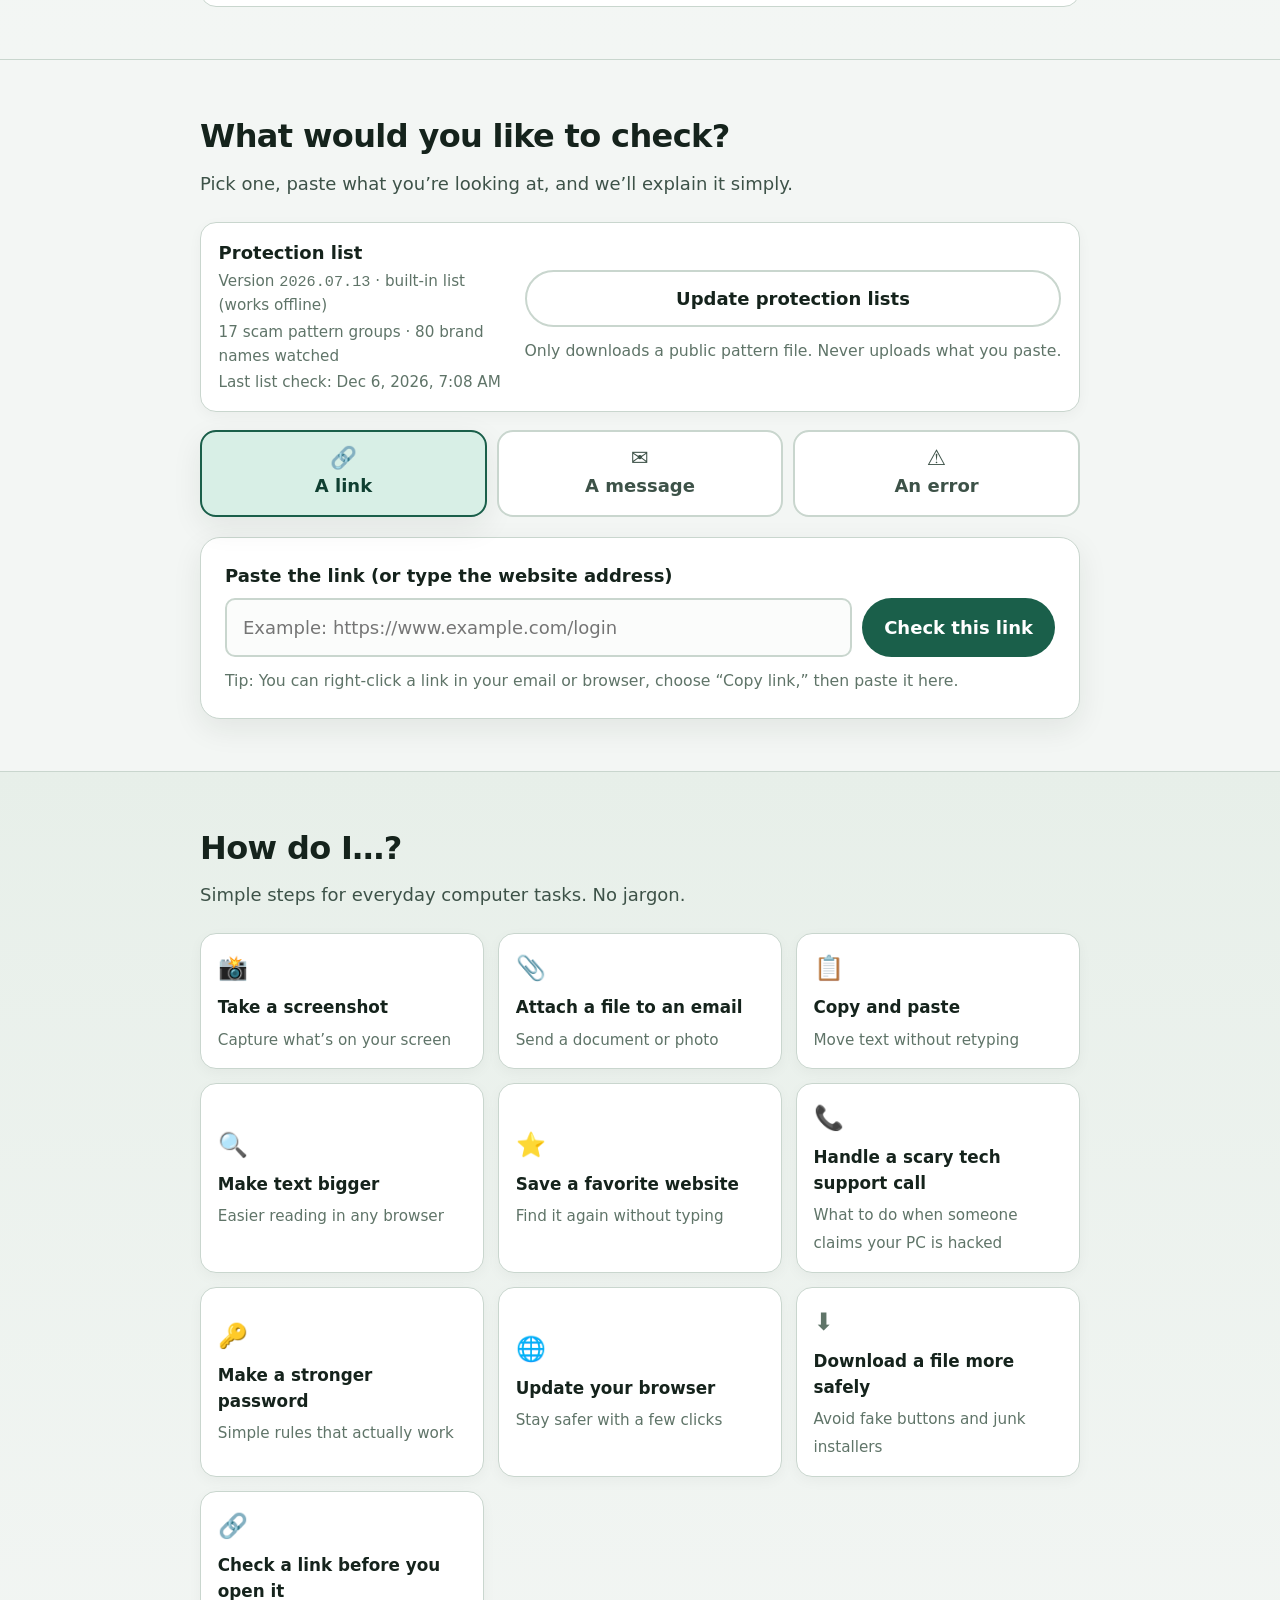
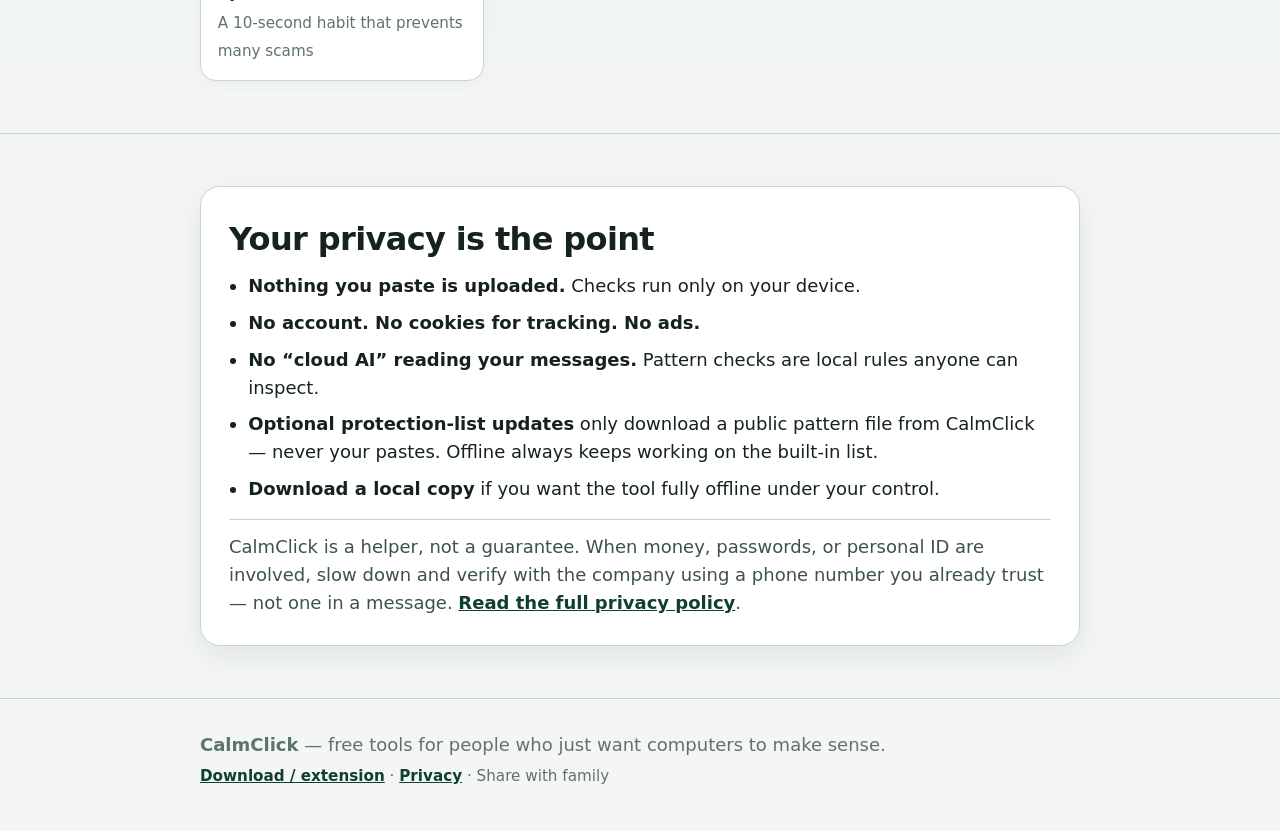
==== commit e90bfa27: "Clarify extension CTA: Store under review; auto-link when chromeStoreUrl is set" ====
--- a/index.html
+++ b/index.html
@@ -97,7 +97,7 @@
             <a class="btn btn-secondary" id="chromeStoreBtn" href="#extension-install">
               Get the free extension
             </a>
-            <p class="get-foot" id="extensionCtaNote">Chrome Web Store · also works in Edge</p>
+            <p class="get-foot" id="extensionCtaNote">Chrome Web Store listing under review · install guide below for now</p>
           </article>
 
           <!-- Use online -->
@@ -127,7 +127,7 @@
         </div>
 
         <details class="install-details" id="extension-install">
-          <summary>How to install the extension (Chrome or Edge)</summary>
+          <summary id="extensionInstallSummary">Install the extension (manual, until Store is live)</summary>
           <div class="install-body">
             <div id="storeInstallBlock" hidden>
               <p>
@@ -136,6 +136,7 @@
                 </a>
               </p>
               <p>Click <strong>Add to Chrome</strong> (or Edge). That’s it.</p>
+              <p class="hint">Prefer not to use the Store? Manual install steps are still below.</p>
             </div>
             <div id="sideloadInstallBlock">
               <ol class="install-steps">
@@ -148,9 +149,9 @@
                 <li>Click <strong>Load unpacked</strong> and select the unzipped <code>extension</code> folder.</li>
                 <li>Pin CalmClick from the puzzle-piece menu if you like. Right‑click any link → Check with CalmClick.</li>
               </ol>
-              <p class="hint">
-                When the Chrome Web Store listing is live, this page will point you there for one‑click install.
-                Sideloading stays available forever for the local / offline crowd.
+              <p class="hint" id="extensionInstallHint">
+                As soon as the Chrome Web Store listing is approved, paste the URL into
+                <code>config.js</code> (<code>chromeStoreUrl</code>). The big button above will open the Store automatically.
               </p>
             </div>
           </div>
--- a/styles.css
+++ b/styles.css
@@ -710,6 +710,8 @@
   transform: translateY(-2px);
 }
 
+/* Higher specificity than `.get-card > p` so label text stays readable */
+.get-card > p.get-badge,
 .get-badge {
   display: inline-block;
   align-self: flex-start;
@@ -717,13 +719,14 @@
   padding: 0.28rem 0.65rem;
   border-radius: 999px;
   background: var(--brand);
-  color: #fff;
+  color: #ffffff;
   font-size: 0.82rem;
   font-weight: 800;
   letter-spacing: 0.02em;
   text-transform: uppercase;
 }
 
+.get-card > p.get-badge.get-badge-soft,
 .get-badge-soft {
   background: var(--bg-soft);
   color: var(--brand-dark);
